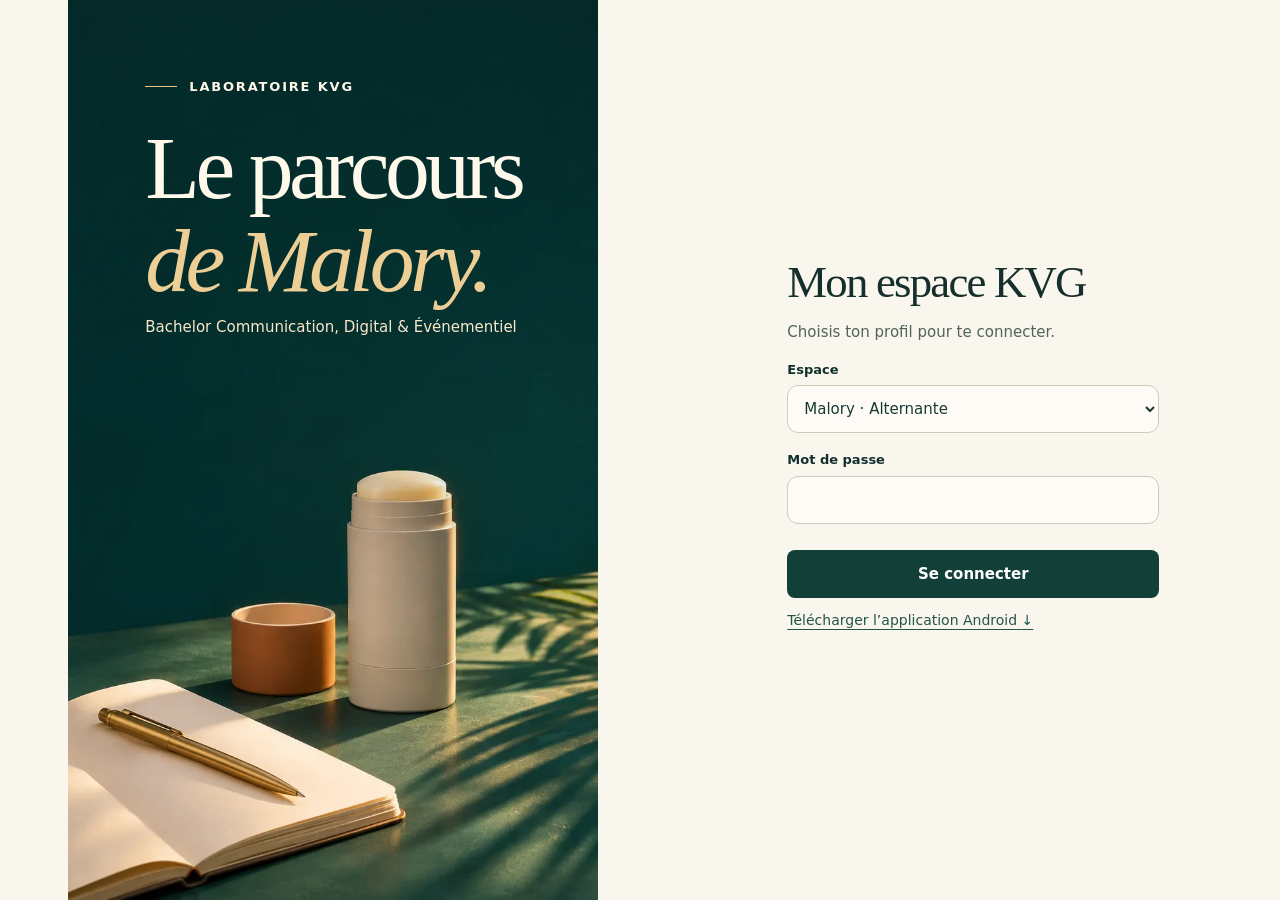
==== web/index.html @ 3106f81f "Ajouter le portail et l’application Android KVG Malory" ====
<!DOCTYPE html>
<html lang="fr">
<head>
<meta charset="UTF-8"><meta name="referrer" content="no-referrer"><meta http-equiv="Content-Security-Policy" content="default-src 'none'; style-src 'self' 'unsafe-inline'; img-src 'self' data:; script-src 'self'; connect-src 'self' https://script.google.com https://script.googleusercontent.com https://*.googleusercontent.com; base-uri 'none'; object-src 'none'; frame-src 'none'; form-action 'none'">
<meta name="viewport" content="width=device-width, initial-scale=1, viewport-fit=cover">
<meta name="theme-color" content="#0d2933">
<title>KVG · Malory · Alternance</title>
<link rel="stylesheet" href="style.css">
</head>
<body>
<div id="loading" class="loading hidden"></div>
<section id="auth" class="login"><div class="cover-pane"><div class="cover-brand">LABORATOIRE KVG</div><h1 class="cover-title">Le parcours<br><em>de Malory.</em></h1><p class="cover-sub">Bachelor Communication, Digital &amp; Événementiel</p></div><div class="login-card">
 <h2>Mon espace KVG</h2><p class="muted">Choisis ton profil pour te connecter.</p>
 <form id="loginForm"><div class="form-field"><label for="role">Espace</label><select id="role" name="role"><option value="MALORY">Malory · Alternante</option><option value="VANESSA">Vanessa · Formation</option><option value="GUILLAUME">Guillaume · Gestion des accès</option></select></div>
 <div class="form-field"><label for="pin">Mot de passe</label><input id="pin" name="pin" type="password" autocomplete="current-password" minlength="6" required></div>
 <button type="submit" class="btn full" style="margin-top:13px">Se connecter</button></form>
 <div class="msg hidden" id="loginMsg" role="status"></div>
 <a class="apk-link" href="KVG-Malory.apk" download>Télécharger l’application Android <span aria-hidden="true">↓</span></a>
 
</div></section>
<section id="accessPanel" class="login hidden" aria-labelledby="accessTitle">
 <div class="login-card access-card">
  <div class="brand"><div class="logo">KVG</div><div><strong>LABORATOIRE KVG</strong><div class="small muted">Administration Guillaume</div></div></div>
  <h1 id="accessTitle">Gestion des accès</h1>
  <p class="muted">Choisis un compte pour définir son mot de passe.</p>
  <form id="accessForm">
   <div class="form-field"><label for="accessTarget">Compte à modifier</label><select id="accessTarget" required><option value="">Choisir un compte</option><option value="MALORY">Malory</option><option value="VANESSA">Vanessa</option><option value="GUILLAUME">Guillaume (mon compte)</option></select></div>
   <div class="form-field hidden" id="currentAccessWrap"><label for="currentAccess">Mon mot de passe actuel</label><input id="currentAccess" type="password" autocomplete="current-password"></div>
   <div class="form-field"><label for="newAccess">Nouveau mot de passe</label><input id="newAccess" type="password" autocomplete="new-password" minlength="8" maxlength="72" required aria-describedby="accessHint"><small class="muted" id="accessHint">8 caractères minimum.</small></div>
   <div class="form-field"><label for="confirmAccess">Confirmer le nouveau mot de passe</label><input id="confirmAccess" type="password" autocomplete="new-password" minlength="8" maxlength="72" required></div>
   <div class="access-tools"><button type="button" class="btn sm secondary" id="generateAccess">Générer un mot de passe</button><button type="button" class="btn sm ghost" id="showAccess" aria-pressed="false">Afficher</button></div>
   <button type="submit" id="saveAccess" class="btn full" disabled>Enregistrer le mot de passe</button>
  </form>
  <p id="accessMsg" class="msg hidden" role="status" aria-live="polite"></p>
  <button hidden data-bio type="button" class="btn sm secondary" id="bioAdmin">Activer l’empreinte</button> <button type="button" id="exitAccess" class="btn sm ghost">Se déconnecter</button>
 </div>
</section>

<div id="app" class="app hidden"><header class="top"><div class="brand"><div class="logo">KVG</div><div><strong>MALORY · KVG</strong><small>Communication · Digital · Événementiel</small></div></div><div class="top-actions"><span class="small top-name" id="profileName"></span><button hidden data-bio class="btn sm" id="bioHeader" type="button">Activer l’empreinte</button><button class="btn sm" id="reload" type="button" title="Actualiser">↻</button><button class="btn sm" id="signout" type="button">Quitter</button></div></header><div class="layout"><nav id="nav" class="side" aria-label="Navigation"></nav><main id="content" class="content" tabindex="-1"></main></div></div>
<div id="modalRoot"></div><div id="toast" class="toast hidden" role="status"></div>
<script src="app.js" defer></script>
</body>
</html>
---- web/style.css ----
:root{--dark:#0d2933;--teal:#008a7a;--teal-light:#e5f7f1;--paper:#f5f8f8;--white:#fff;--ink:#19333d;--muted:#607680;--border:#dfe9eb;--gold:#b87822;--red:#a83e4b;--shadow:0 8px 32px #14343c12}
*{box-sizing:border-box}body{margin:0;font:15px/1.48 system-ui,-apple-system,BlinkMacSystemFont,"Segoe UI",sans-serif;color:var(--ink);background:var(--paper)}h1,h2,h3,p{margin:0}h1{font-size:clamp(25px,3vw,36px);line-height:1.18;letter-spacing:-.8px}h2{font-size:18px}h3{font-size:15px}button,input,select,textarea{font:inherit}button{cursor:pointer}button:disabled,input:disabled{opacity:.6;cursor:not-allowed}.hidden{display:none!important}
button:focus-visible,input:focus-visible,select:focus-visible,textarea:focus-visible{outline:3px solid #4abcb1;outline-offset:2px}
.login{min-height:100vh;background:radial-gradient(circle at 20% 10%,#126a67,transparent 40%),linear-gradient(145deg,#0b2534,#153b43);display:grid;place-items:center;padding:20px}.login-card{width:min(420px,100%);background:white;border-radius:22px;padding:28px;box-shadow:0 20px 70px #0018}.logo{display:grid;place-items:center;width:48px;height:48px;border-radius:13px;background:#16b9a4;color:#092c34;font-weight:900;font-size:18px;letter-spacing:-1px}.brand{display:flex;gap:11px;align-items:center}.brand strong{letter-spacing:.3px}.eyebrow{font-size:11px;letter-spacing:1.3px;text-transform:uppercase;color:var(--teal);font-weight:850}.muted{color:var(--muted)}.small{font-size:12px}.login h1{margin-top:25px}.login p{margin-top:9px}.form-field{display:grid;gap:6px;margin:13px 0}.form-field label{font-size:13px;font-weight:700}.form-field input,.form-field select,.form-field textarea,.date-in{width:100%;min-width:0;border-radius:11px;border:1px solid #cbdcdd;background:#fff;padding:11px 12px;color:var(--ink)}.form-field textarea{min-height:86px;resize:vertical}.form-grid{display:grid;grid-template-columns:1fr 1fr;gap:0 12px}.btn{border:0;background:var(--teal);color:white;border-radius:11px;padding:11px 15px;font-weight:760;display:inline-flex;align-items:center;gap:7px;justify-content:center;min-height:41px}.btn:hover{filter:brightness(.95)}.btn.secondary{background:var(--teal-light);color:#087468}.btn.ghost{background:white;color:var(--ink);border:1px solid #cbdcde}.btn.danger{background:#fff0f1;color:var(--red)}.btn.sm{min-height:35px;padding:7px 11px;font-size:13px}.btn.full{width:100%}.btn+.btn{margin-left:5px}.msg{padding:12px;border-radius:11px;margin-top:13px;font-size:13px;background:#e9f7f3;color:#096857}.msg.error{background:#fff0f1;color:#a22c3a}.app{min-height:100vh}.top{height:76px;background:var(--dark);color:#fff;display:flex;align-items:center;justify-content:space-between;gap:10px;padding:12px max(18px,calc((100vw - 1200px)/2));position:sticky;top:0;z-index:20}.top .brand small{display:block;color:#b8d5d2}.top-actions{display:flex;align-items:center;gap:8px}.top .btn{background:#2a4d58;color:white}.layout{max-width:1220px;margin:auto;padding:24px 18px 60px;display:grid;grid-template-columns:218px minmax(0,1fr);gap:23px}.side{align-self:start;background:white;padding:11px;border:1px solid var(--border);border-radius:18px;position:sticky;top:98px;box-shadow:var(--shadow)}.navbutton{width:100%;border:0;background:transparent;border-radius:11px;padding:13px 12px;margin:2px 0;display:flex;gap:9px;align-items:center;color:#526c78;font-weight:720;text-align:left}.navbutton:hover{background:#f0f6f5}.navbutton.active{background:#dff6ef;color:#006c5f}.content{min-width:0}.page-head{display:flex;justify-content:space-between;align-items:center;gap:14px;margin-bottom:19px;flex-wrap:wrap}.page-head p{margin-top:6px;color:var(--muted)}.toolbar{display:flex;gap:8px;align-items:center;flex-wrap:wrap}.card{background:white;border:1px solid var(--border);border-radius:17px;padding:20px;box-shadow:0 2px 10px #142e3b09;margin-bottom:16px}.card-head{display:flex;align-items:center;justify-content:space-between;gap:12px;margin-bottom:13px;flex-wrap:wrap}.card h2{margin-bottom:7px}.statgrid{display:grid;grid-template-columns:repeat(3,minmax(0,1fr));gap:13px;margin-bottom:16px}.stat{background:white;border:1px solid var(--border);border-radius:14px;padding:17px}.stat b{display:block;font-size:28px;letter-spacing:-.8px;line-height:1.1}.stat span{display:block;color:var(--muted);font-size:12px;margin-top:7px}.stat.primary{background:#0a6962;border-color:#0a6962;color:white}.stat.primary span{color:#e0f9f1}.twocol{display:grid;grid-template-columns:1.12fr .88fr;gap:16px}.hero{background:linear-gradient(125deg,#0a5e5d,#104048);color:white;border-radius:19px;padding:23px;margin-bottom:16px}.hero h1{font-size:27px}.hero .muted{color:#c8eae6}.hero .chip{background:#ffffff2c;color:white}.chips{display:flex;flex-wrap:wrap;gap:7px;margin-top:9px}.chip{display:inline-block;border-radius:999px;background:#eef3f5;color:#596d77;padding:5px 9px;font-size:11px;font-weight:720}.chip.ok{background:#d9f4e6;color:#087449}.chip.warn{background:#fff2d9;color:#876123}.chip.blue{background:#e9effa;color:#355f9d}.chip.red{background:#ffeded;color:#a03d47}.hero .chip.ok{background:#c8f3df;color:#065d40}.presence-box{display:flex;gap:14px;align-items:center;border:2px solid #b5e7d9;border-radius:15px;padding:15px;background:#f0fbf7;margin-top:16px;color:#073f36}.presence-box input{width:27px;height:27px;accent-color:#048b75;flex:none}.presence-box label{font-size:16px;font-weight:770;cursor:pointer}.presence-box small{display:block;font-size:12px;font-weight:450;color:#58736b;margin-top:3px}.presence-box.locked{border-color:#e0e8eb;background:#f4f6f7}.presence-box.locked label{cursor:default}.shift{border:1px solid var(--border);border-radius:13px;background:#fafcfc;padding:13px;display:flex;justify-content:space-between;align-items:center;gap:12px;margin-top:9px}.shift strong{display:block}.shift .sub{font-size:12px;color:var(--muted);margin-top:3px}.day{border-top:1px solid var(--border);padding:15px 0;display:grid;grid-template-columns:145px minmax(0,1fr);gap:10px}.day:first-child{border:0;padding-top:0}.day-label strong{display:block}.day-label span{font-size:12px;color:var(--muted)}.day .shift{margin:0 0 7px}.item{padding:16px 0;border-top:1px solid var(--border)}.item:first-child{border:0;padding-top:0}.item:last-child{padding-bottom:0}.item p{font-size:13px;color:#486572;margin-top:7px;white-space:pre-wrap;overflow-wrap:anywhere}.item strong{overflow-wrap:anywhere}.item-head{display:flex;justify-content:space-between;gap:10px;align-items:flex-start;flex-wrap:wrap}.item-actions{display:flex;flex-wrap:wrap;gap:7px;margin-top:11px}.item-actions .btn+.btn{margin:0}.empty{padding:22px;text-align:center;color:var(--muted);background:#f9fcfb;border:1px dashed #d5e1e3;border-radius:12px}.notice{padding:12px 14px;background:#e7f6f1;color:#126b5e;border-radius:11px;font-size:13px;line-height:1.5}.notice.warning{background:#fff5e7;color:#7b5828}.progress{height:11px;background:#e8eef0;border-radius:50px;overflow:hidden;margin:13px 0 6px}.progress>span{display:block;height:100%;background:var(--teal);border-radius:50px}.goal-title{font-size:17px;font-weight:800}.goal-info{display:flex;justify-content:space-between;gap:8px;align-items:center;flex-wrap:wrap;margin-bottom:9px}.criteria{margin-top:10px;background:#f6faf9;border-radius:11px;padding:12px;font-size:13px;white-space:pre-wrap;overflow-wrap:anywhere}.skill{display:grid;grid-template-columns:1fr auto;gap:8px 13px;align-items:center}.skill small{display:block;color:var(--muted);margin-top:4px}.skill p{font-size:13px;color:#49606b;margin-top:7px}.skill .btn{grid-row:1/span 2;grid-column:2}.tablewrap{overflow:auto}table{border-collapse:collapse;width:100%;min-width:580px}th,td{text-align:left;padding:11px 9px;border-bottom:1px solid var(--border);font-size:13px;vertical-align:top}th{color:#607782;font-size:11px;text-transform:uppercase;letter-spacing:.6px}.modalbg{position:fixed;inset:0;background:#092333ae;z-index:60;display:grid;place-items:center;padding:15px}.modal{background:white;border-radius:18px;width:min(680px,100%);max-height:88vh;overflow:auto;padding:22px;box-shadow:0 25px 80px #0015}.modal h2{font-size:21px}.modal-actions{display:flex;justify-content:flex-end;flex-wrap:wrap;gap:8px;margin-top:19px}.modal-actions .btn+.btn{margin:0}.loading{position:fixed;top:0;left:0;right:0;height:4px;background:#11c7a9;z-index:100;animation:pulse 1s infinite alternate}@keyframes pulse{to{opacity:.3}}.toast{position:fixed;bottom:22px;right:18px;background:#0c4850;color:white;border-radius:12px;padding:13px 17px;z-index:90;box-shadow:0 8px 24px #0025;max-width:350px}.right{text-align:right}.separator{height:1px;background:var(--border);margin:18px 0}.footnote{font-size:12px;color:#6a808a;margin-top:10px}
@media(max-width:880px){.layout{display:block;padding:17px 12px 65px}.side{position:relative;top:0;display:flex;overflow:auto;gap:4px;white-space:nowrap;margin-bottom:19px;padding:6px}.navbutton{width:auto;flex:none;margin:0;padding:10px;font-size:13px}.twocol{grid-template-columns:1fr}.statgrid{grid-template-columns:repeat(2,minmax(0,1fr))}.top{height:66px;padding:10px 13px}.top .brand small{display:none}}
@media(max-width:540px){.page-head{align-items:flex-start}.card{padding:15px}.statgrid{grid-template-columns:1fr 1fr}.stat b{font-size:24px}.hero{padding:18px}.hero h1{font-size:24px}.day{grid-template-columns:1fr;gap:8px}.form-grid{grid-template-columns:1fr}.top-actions .top-name{display:none}.top .logo{width:40px;height:40px}.shift{align-items:flex-start}.skill{grid-template-columns:1fr}.skill .btn{grid-column:1;grid-row:auto;justify-self:start}.side{display:grid;grid-template-columns:repeat(3,minmax(0,1fr));gap:4px;overflow:visible;white-space:normal;padding:6px}.navbutton{display:flex;flex-direction:column;align-items:center;text-align:center;justify-content:center;font-size:11px;line-height:1.15;min-height:56px;padding:6px 3px;gap:3px}.navbutton span{font-size:17px}}

.pc-section{margin:20px 0}.pc-goals,.pc-two{display:grid;grid-template-columns:repeat(2,minmax(0,1fr));gap:15px}.pc-goals>.card{margin:0;overflow-wrap:anywhere}.pc-count{display:inline-grid;place-items:center;min-width:1.6em;border-radius:20px;color:#145c56;background:#e6f5ef;font-size:13px}.pc-repere,.pc-next{padding:13px 15px;border-left:3px solid #329282;background:#f0f7f4;margin-top:12px;border-radius:0 9px 9px 0}.pc-repere progress{width:100%;height:7px;accent-color:#168674;display:block;margin:7px 0}.pc-next strong,.pc-next small,.pc-number span,.pc-date{display:block}.pc-spot{border-top:3px solid #389582}.pc-facts{display:flex;flex-wrap:wrap;gap:4px 18px;margin:7px 0;font-size:13px}.pc-facts b{color:#115d57}.pc-numbers{display:grid;grid-template-columns:repeat(4,minmax(0,1fr));gap:8px;margin:16px 0}.pc-number{background:#edf6f2;border-radius:10px;padding:12px}.pc-number strong{font-size:22px;font-variant-numeric:tabular-nums}.pc-number span,.pc-month,.pc-date+small{font-size:12px;color:#48635f}.pc-month input{display:block;max-width:100%;border:1px solid var(--border);border-radius:8px;padding:6px;color:var(--ink);background:#fff}.pc-bar{display:grid;grid-template-columns:minmax(90px,1fr) 1fr 3ch;gap:8px;align-items:center;font-size:12px;margin:6px 0}.pc-bar>i{height:7px;background:#e7f0ed;border-radius:5px;overflow:hidden}.pc-bar>i>i{display:block;height:100%;background:#338d80}.pc-bar b{text-align:right}.pc-line{display:flex;align-items:baseline;justify-content:space-between;flex-wrap:wrap;gap:8px;border-bottom:1px solid var(--border);padding:7px 0;font-size:13px}.pc-date{font-size:18px}.card details{margin-top:14px}.card summary{cursor:pointer;color:#086659}.pc-plan{border:1px solid #bfdbd3;border-radius:12px;padding:12px 14px;margin:14px 0}.pc-plan legend{padding:0 6px;font-weight:700;color:#13675c}.pc-plan label{display:block;font-size:13px;font-weight:600;margin:5px 0}.pc-plan input,.pc-plan select{display:block;width:100%;min-width:0;padding:9px;border:1px solid var(--border);border-radius:8px;background:white;color:var(--ink)}.pc-plan [hidden]{display:none}#planError{color:var(--red);margin-top:8px}.pc-two>*{min-width:0}@media(max-width:700px){.pc-goals,.pc-two{grid-template-columns:1fr}.pc-numbers{grid-template-columns:1fr 1fr}.pc-spot .card-head{flex-wrap:wrap}.pc-month{max-width:100%}.pc-plan .form-grid{grid-template-columns:1fr}}
.access-card{width:min(480px,100%)}.access-tools{display:flex;flex-wrap:wrap;gap:8px;margin:12px 0}.access-card #exitAccess{margin-top:14px}.access-card .msg{overflow-wrap:anywhere}.access-card form{margin-top:16px}
#auth.login{display:grid;grid-template-columns:minmax(290px,1fr) minmax(330px,.92fr);background:#f9f6ed;padding:0;min-height:100svh;color:#132f2d}
#auth.hidden{display:none}.cover-pane{position:relative;background:#0a3935 url("couverture.webp") center 65%/cover no-repeat;min-height:100svh;color:#fff8e9;padding:clamp(30px,6vw,100px);display:flex;flex-direction:column;align-items:flex-start;justify-content:flex-start}
.cover-pane:before{content:"";position:absolute;inset:0;background:linear-gradient(180deg,#06252266,transparent 68%);pointer-events:none}.cover-pane>*{position:relative}
.cover-brand{font-size:13px;letter-spacing:.14em;font-weight:750;display:flex;align-items:center;gap:12px}.cover-brand:before{content:"";width:32px;height:1px;background:#efc901;background:#e6c484}
.cover-title{font-family:Georgia,serif;font-weight:400;letter-spacing:-.05em;line-height:1.04;font-size:clamp(55px,7vw,106px);margin:clamp(52px,8vh,110px) 0 0;color:#fff9ec}.cover-title em{color:#edce95;font-weight:400}.cover-sub{font-size:15px;margin-top:18px;color:#f7e8ca}
#auth .login-card{justify-self:center;width:min(420px,100%);background:transparent;box-shadow:none;border:0;padding:clamp(22px,4vw,50px) 24px}
#auth .login-card h2{font-family:Georgia,serif;font-size:clamp(32px,3.5vw,48px);font-weight:400;line-height:1.1;letter-spacing:-.04em;margin:0 0 14px;color:#152f2c}
#auth .form-field{margin-top:17px}#auth .login-card select,#auth .login-card input{background:#fffcf7;border:1px solid #cfcbbb;color:#183a35;min-height:48px}
#auth .btn.full{border:0;border-radius:8px;background:#123f37;color:white;min-height:48px}
#auth .login-card .muted{color:#51645c}
#bioHeader[hidden],#bioAdmin[hidden]{display:none}
@media(max-width:740px){#auth.login{grid-template-columns:1fr;align-content:start}.cover-pane{min-height:250px;padding:24px 25px;background-position:50% 68%}.cover-title{margin:33px 0 0;font-size:54px}.cover-sub{margin:8px 0 0;font-size:13px}.cover-brand{font-size:11px}#auth .login-card{padding:24px 25px 38px;width:min(510px,100%)}#auth .login-card h2{font-size:31px}.top-actions{gap:5px;flex-wrap:wrap;}#bioHeader{font-size:11px;padding:6px}.cover-pane:before{background:linear-gradient(90deg,#082b26df,#082b2600)}}
@media(prefers-reduced-motion:reduce){*{scroll-behavior:auto!important;animation-duration:.01ms!important}}

.apk-link{display:inline-block;padding:12px 0;color:#225448;text-decoration:underline;text-underline-offset:4px;font-size:14px}.app-native .apk-link{display:none}
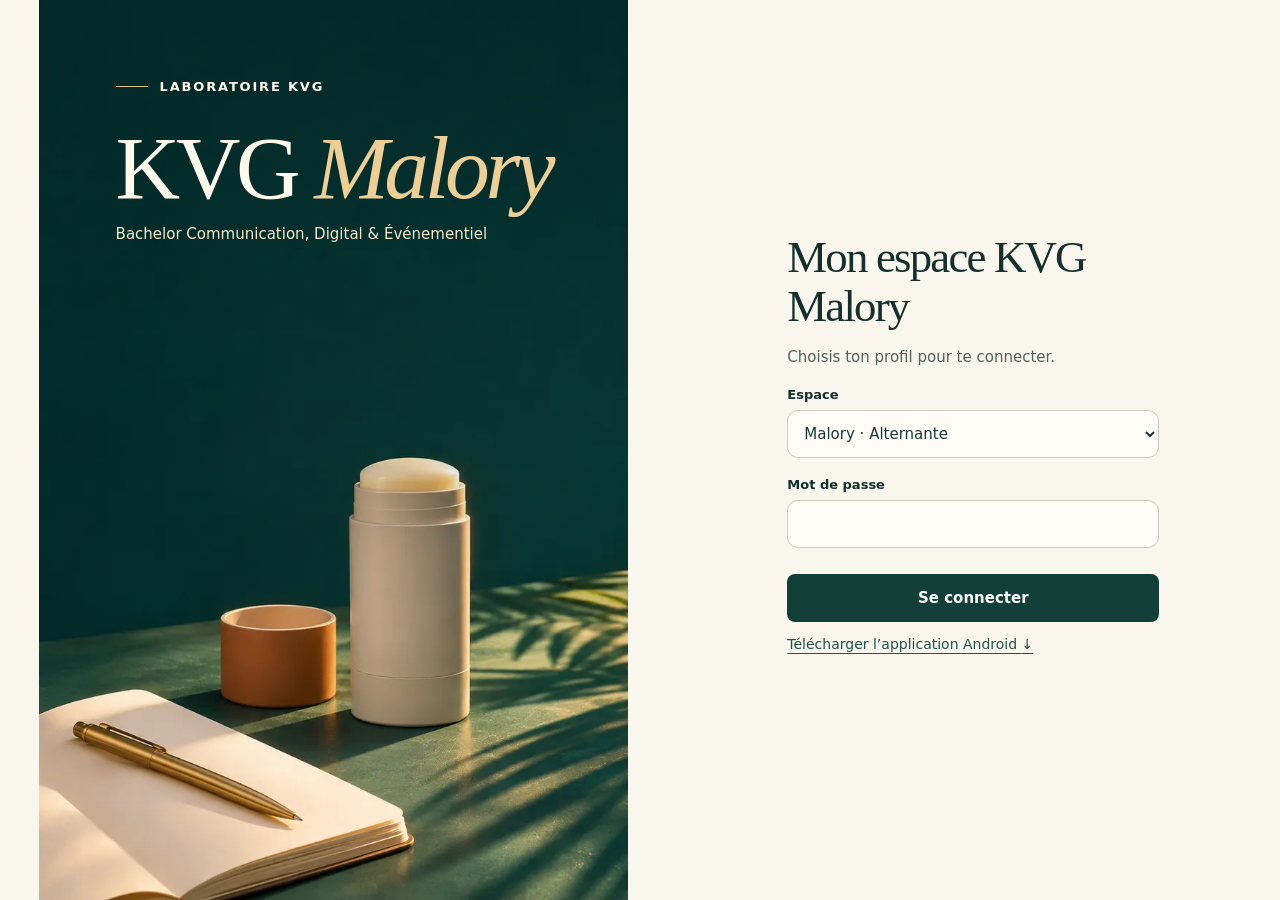
==== commit 199ea271: "Nommer le portail KVG Malory et publier son adresse MaloryKVGStat" ====
--- a/web/index.html
+++ b/web/index.html
@@ -4,14 +4,15 @@
 <meta charset="UTF-8"><meta name="referrer" content="no-referrer"><meta http-equiv="Content-Security-Policy" content="default-src 'none'; style-src 'self' 'unsafe-inline'; img-src 'self' data:; script-src 'self'; connect-src 'self' https://script.google.com https://script.googleusercontent.com https://*.googleusercontent.com; base-uri 'none'; object-src 'none'; frame-src 'none'; form-action 'none'">
 <meta name="viewport" content="width=device-width, initial-scale=1, viewport-fit=cover">
 <meta name="theme-color" content="#0d2933">
-<title>KVG · Malory · Alternance</title>
-<link rel="stylesheet" href="style.css">
+<title>KVG Malory</title>
+<meta name="application-name" content="KVG Malory">
+<link rel="stylesheet" href="style.css?v=4">
 </head>
 <body>
 <div id="loading" class="loading hidden"></div>
-<section id="auth" class="login"><div class="cover-pane"><div class="cover-brand">LABORATOIRE KVG</div><h1 class="cover-title">Le parcours<br><em>de Malory.</em></h1><p class="cover-sub">Bachelor Communication, Digital &amp; Événementiel</p></div><div class="login-card">
- <h2>Mon espace KVG</h2><p class="muted">Choisis ton profil pour te connecter.</p>
- <form id="loginForm"><div class="form-field"><label for="role">Espace</label><select id="role" name="role"><option value="MALORY">Malory · Alternante</option><option value="VANESSA">Vanessa · Formation</option><option value="GUILLAUME">Guillaume · Gestion des accès</option></select></div>
+<section id="auth" class="login"><div class="cover-pane"><div class="cover-brand">LABORATOIRE KVG</div><h1 class="cover-title">KVG <em>Malory</em></h1><p class="cover-sub">Bachelor Communication, Digital &amp; Événementiel</p></div><div class="login-card">
+ <h2>Mon espace KVG Malory</h2><p class="muted">Choisis ton profil pour te connecter.</p>
+ <form id="loginForm"><div class="form-field"><label for="role">Espace</label><select id="role" name="role"><option value="MALORY">Malory · Alternante</option><option value="VANESSA">Vanessa · Formation</option><option value="GUILLAUME">Administration · Évaluation et accès</option></select></div>
  <div class="form-field"><label for="pin">Mot de passe</label><input id="pin" name="pin" type="password" autocomplete="current-password" minlength="6" required></div>
  <button type="submit" class="btn full" style="margin-top:13px">Se connecter</button></form>
  <div class="msg hidden" id="loginMsg" role="status"></div>
@@ -20,11 +21,11 @@
 </div></section>
 <section id="accessPanel" class="login hidden" aria-labelledby="accessTitle">
  <div class="login-card access-card">
-  <div class="brand"><div class="logo">KVG</div><div><strong>LABORATOIRE KVG</strong><div class="small muted">Administration Guillaume</div></div></div>
-  <h1 id="accessTitle">Gestion des accès</h1>
+  <div class="brand"><div class="logo">KVG</div><div><strong>LABORATOIRE KVG</strong><div class="small muted">Administration</div></div></div>
+  <h1 id="accessTitle">Administration</h1><section class="dk-gael"><h2>Compétences de Malory</h2><button type="button" class="btn secondary" id="notesGael">Évaluer sur 100</button></section><section class="dk-gael"><h2>Compte vendeuse</h2><button type="button" class="btn secondary" id="lierVendeuse">Relier le compte KVG Vendeuse</button></section><h2>Gestion des accès</h2>
   <p class="muted">Choisis un compte pour définir son mot de passe.</p>
   <form id="accessForm">
-   <div class="form-field"><label for="accessTarget">Compte à modifier</label><select id="accessTarget" required><option value="">Choisir un compte</option><option value="MALORY">Malory</option><option value="VANESSA">Vanessa</option><option value="GUILLAUME">Guillaume (mon compte)</option></select></div>
+   <div class="form-field"><label for="accessTarget">Compte à modifier</label><select id="accessTarget" required><option value="">Choisir un compte</option><option value="MALORY">Malory</option><option value="VANESSA">Vanessa</option><option value="GUILLAUME">Administration (mon compte)</option></select></div>
    <div class="form-field hidden" id="currentAccessWrap"><label for="currentAccess">Mon mot de passe actuel</label><input id="currentAccess" type="password" autocomplete="current-password"></div>
    <div class="form-field"><label for="newAccess">Nouveau mot de passe</label><input id="newAccess" type="password" autocomplete="new-password" minlength="8" maxlength="72" required aria-describedby="accessHint"><small class="muted" id="accessHint">8 caractères minimum.</small></div>
    <div class="form-field"><label for="confirmAccess">Confirmer le nouveau mot de passe</label><input id="confirmAccess" type="password" autocomplete="new-password" minlength="8" maxlength="72" required></div>
@@ -36,8 +37,8 @@
  </div>
 </section>
 
-<div id="app" class="app hidden"><header class="top"><div class="brand"><div class="logo">KVG</div><div><strong>MALORY · KVG</strong><small>Communication · Digital · Événementiel</small></div></div><div class="top-actions"><span class="small top-name" id="profileName"></span><button hidden data-bio class="btn sm" id="bioHeader" type="button">Activer l’empreinte</button><button class="btn sm" id="reload" type="button" title="Actualiser">↻</button><button class="btn sm" id="signout" type="button">Quitter</button></div></header><div class="layout"><nav id="nav" class="side" aria-label="Navigation"></nav><main id="content" class="content" tabindex="-1"></main></div></div>
+<div id="app" class="app hidden"><header class="top"><div class="brand"><div class="logo">KVG</div><div><strong>KVG MALORY</strong><small>Communication · Digital · Événementiel</small></div></div><div class="top-actions"><span class="small top-name" id="profileName"></span><button hidden data-bio class="btn sm" id="bioHeader" type="button">Activer l’empreinte</button><button class="btn sm" id="reload" type="button" title="Actualiser">↻</button><button class="btn sm" id="signout" type="button">Quitter</button></div></header><div class="layout"><nav id="nav" class="side" aria-label="Navigation"></nav><main id="content" class="content" tabindex="-1"></main></div></div>
 <div id="modalRoot"></div><div id="toast" class="toast hidden" role="status"></div>
-<script src="app.js" defer></script>
+<script src="app.js?v=4" defer></script>
 </body>
 </html>
--- a/web/style.css
+++ b/web/style.css
@@ -23,3 +23,12 @@
 @media(prefers-reduced-motion:reduce){*{scroll-behavior:auto!important;animation-duration:.01ms!important}}
 
 .apk-link{display:inline-block;padding:12px 0;color:#225448;text-decoration:underline;text-underline-offset:4px;font-size:14px}.app-native .apk-link{display:none}
+
+.q-grid,.q-stats{display:grid;gap:10px;margin-top:14px;grid-template-columns:repeat(4,minmax(0,1fr))}.q-stats{grid-template-columns:repeat(auto-fit,minmax(110px,1fr))}.q-tab{cursor:pointer;text-align:left;border:1px solid #c5d9d5;border-radius:12px;background:#fff;color:#163f40;padding:13px;display:grid;gap:4px;font:inherit}.q-tab[aria-pressed=true]{background:#075c55;color:white;border-color:#075c55}.q-tab span,.q-tab small{font-size:.84rem}.q-tab:focus-visible,.q-details summary:focus-visible{outline:3px solid #d19a41;outline-offset:2px}.day-label .q-hours{display:inline-block;width:fit-content;border-radius:8px;background:#e1f3ed;padding:3px 9px;color:#075c55;font-size:14px}.q-note{white-space:pre-wrap;overflow-wrap:anywhere;margin:10px 0}.q-details summary,.q-routine summary{cursor:pointer;font-weight:700}.q-routine{padding:12px 0;border-top:1px solid #d4e4df}.q-routine small{color:var(--muted);font-weight:400}.q-routine input{width:auto;height:auto}.card-head select#taskFilter{width:auto;max-width:100%}.pc-plan label{display:grid;gap:4px}.pc-plan select{max-width:100%}@media(max-width:680px){.q-grid,.q-stats{grid-template-columns:repeat(2,minmax(0,1fr))}.q-tab{padding:10px}.q-tab small{font-size:.75rem}.card-head{flex-wrap:wrap}}
+
+.dk-hero{background:linear-gradient(105deg,#103e38 10%,#145048 65%,#286655);color:#fcf4de;border-radius:22px;overflow:hidden;position:relative;margin-bottom:16px}.dk-hero-copy{position:relative;padding:clamp(24px,5vw,50px);max-width:650px}.dk-kicker{font-size:11px;letter-spacing:.13em;font-weight:800;color:#387168;margin:0 0 9px}.dk-hero .dk-kicker{color:#c4e7cc}.dk-hero h1{font:normal clamp(34px,5.2vw,60px)/1.03 Georgia,serif;letter-spacing:-.045em;color:#fff6da;margin:8px 0 12px}.dk-hero p{color:#eef5ea;font-size:16px;max-width:360px}.dk-track{margin-top:22px;display:grid;gap:5px;max-width:230px;font-size:12px}.dk-track progress,.dk-record progress{width:100%;height:9px;accent-color:#e1b966}.dk-home-grid,.dk-cycles{display:grid;grid-template-columns:repeat(2,minmax(0,1fr));gap:14px}.dk-next h2,.dk-record h2,.dk-detail>h2{font:normal clamp(25px,3vw,34px)/1.1 Georgia,serif;color:#24453c;letter-spacing:-.025em}.dk-next p,.dk-record p{margin-top:8px}.card.dk-record{background:#fbf5df;border-color:#e5d7a7}.dk-record small,.dk-line small,.dk-stat small{display:block;color:#546962;font-size:12px;margin-top:4px}.dk-record progress{accent-color:#9a691c;max-width:260px}.dk-stats{display:grid;grid-template-columns:repeat(auto-fit,minmax(110px,1fr));gap:12px;margin:14px 0}.dk-stat{background:#f2f7f4;border-radius:11px;padding:12px}.dk-stat strong{display:block;color:#07584c;font-size:25px;line-height:1.1}.dk-stat span{display:block;font-weight:650;font-size:13px;margin-top:5px}.dk-amount{color:#085f51;font-size:20px}.dk-line,.dk-cycle-head{display:flex;align-items:center;justify-content:space-between;gap:10px}.dk-line{padding:10px 0;border-bottom:1px solid #e0e9e3}.dk-line b{white-space:nowrap}.dk-info{margin-top:12px}.dk-info summary{color:#216658;font-weight:700;cursor:pointer}.dk-tabs{display:flex;flex-wrap:wrap;gap:6px;margin:8px 0 16px}.dk-tabs button,.dk-step{background:#fff;color:#24483f;border:1px solid #cbdcd0;border-radius:10px;padding:9px 12px;font:inherit;cursor:pointer}.dk-tabs button[aria-pressed=true]{background:#155a4d;color:white;border-color:#155a4d}.dk-detail{border-left:5px solid #b78e49}.dk-detail h3,.dk-charts h3{margin:18px 0 6px}.dk-detail li{margin:6px 0}.dk-detail ol{padding-left:22px}.dk-gain{margin:12px 0;padding:12px;border-radius:9px;background:#f7f3e5;color:#604b20}.dk-cycle{border:1px solid #d2e2db;background:#fff;border-radius:16px;padding:15px;min-width:0}.dk-cycle-head{margin:0 0 10px}.dk-cycle-head h3{font-size:16px;color:#174e43}.dk-cycle-head>span{font-size:11px;color:#58695c}.dk-step{display:flex;align-items:center;width:100%;gap:10px;margin:6px 0;text-align:left}.dk-step.selected{background:#e9f4ef;border-color:#458775}.dk-step i{font-style:normal;background:#edf3e8;border-radius:50%;width:30px;height:30px;display:grid;place-items:center;flex:none}.dk-step span{flex:1}.dk-step small,.dk-step b{display:block}.dk-step small,.dk-step em{font-size:11px;font-style:normal}.dk-legend{display:flex;gap:14px;flex-wrap:wrap}.dk-legend span{display:flex;align-items:center;gap:5px;font-size:13px}.dk-legend i{width:9px;height:9px;border-radius:100%}.dk-charts svg{display:block;width:100%;max-height:220px}.dk-charts text{font:11px sans-serif;fill:#40584e}.dk-gael{margin:12px 0 20px;padding:14px;border-radius:12px;background:#eaf3ef}.dk-gael h2{font-size:19px}.dk-gael .btn{margin-top:7px}.dk-hero .dk-track span{color:#eef9df}@media(max-width:680px){.dk-home-grid,.dk-cycles{grid-template-columns:1fr}.dk-home-grid{gap:0}.dk-hero-copy{padding:23px}.dk-stats{grid-template-columns:repeat(2,minmax(0,1fr))}.dk-stat strong{font-size:21px}.dk-cycle-head{align-items:flex-start}.dk-step em{max-width:72px}.dk-charts text{font-size:13px}}
+
+.dk-hero{background:linear-gradient(90deg,#073e34 0%,#0a453bf2 48%,#103c3055 88%),url("couverture.webp") 87% 58%/cover no-repeat}
+
+.vh-hero{min-height:0;padding:clamp(1.6rem,5vw,4rem);margin-bottom:1rem}.vh-hero .dk-hero-copy{max-width:47rem}.vh-hero h1{font-size:clamp(2.4rem,5.8vw,4.6rem);line-height:1.03}.vh-hero-foot,.vh-bilan{display:flex;align-items:center;flex-wrap:wrap;gap:.7rem 1.2rem}.vh-hero-foot{margin-top:1.3rem}.vh-prize{color:#fff3cf}.vh-prize b{display:block;font-size:1.7rem;line-height:1.15}.vh-chip,.vh-stepgain{color:#714a12;background:#fbf1d8;padding:.3rem .65rem;border-radius:1rem;font-size:.9rem;white-space:nowrap}.vh-primes{display:grid;grid-template-columns:repeat(3,minmax(0,1fr));gap:.75rem}.vh-primes button{display:grid;gap:.35rem;align-content:start;text-align:left;border:1px solid #c8dcd4;border-radius:.8rem;background:#f4f9f6;color:#143e36;padding:1rem;cursor:pointer;font:inherit}.vh-primes button:hover,.vh-primes button:focus-visible{background:#e6f3ed;border-color:#167668}.vh-primes strong{font-size:1.5rem;color:#805614}.vh-primes small,.vh-primes span,.vh-meta{color:#47685d;font-size:.82rem}.vh-meta{font-weight:700;letter-spacing:.06em}.vh-two{display:grid;grid-template-columns:1fr 1fr;gap:.6rem}.vh-level progress{width:100%;accent-color:#9d722a;margin:.8rem 0 .4rem}.vh-level small{display:block;color:#526963}.vh-bilan{margin-top:1rem}.vh-bilan span{display:flex;gap:.4rem;align-items:baseline;flex-wrap:wrap}.vh-notice{padding:.7rem 1rem;background:#edf6f2;border-left:3px solid #679c8a}.vh-ledger{margin-top:1rem}.vh-ledger caption{text-align:left;font-weight:700;padding:.6rem 0}.vh-ledger th{white-space:normal}.vh-ledger th,.vh-ledger td{padding:.6rem .4rem}.vh-ledger td:nth-child(5),.vh-ledger td:last-child{color:#086252;font-weight:700}.vh-weektotal{display:flex;align-items:center;justify-content:space-between;gap:1rem;padding-bottom:.85rem}.vh-weektotal small,.vh-day small{display:block}.vh-weektotal strong{font-size:2rem;color:#06645c}.vh-day{border-top:1px solid #dbe8e3}.vh-day summary,.vh-fixed{display:grid;grid-template-columns:minmax(7rem,1fr) minmax(5rem,2fr) minmax(4rem,auto) 1rem;align-items:center;gap:.65rem;padding:.7rem .2rem}.vh-day summary{list-style:none;cursor:pointer}.vh-day summary::-webkit-details-marker{display:none}.vh-day summary:after{content:'+';font-size:1.2rem;color:#146b5e}.vh-day[open]>summary:after{content:'−'}.vh-day small{font-weight:500;font-size:.75rem;color:#146b5e}.vh-day b{justify-self:end}.vh-slots{padding:0 .4rem .7rem}.vh-stepgain{display:inline-block;font-style:normal;margin:.25rem 0}.vh-week .small{margin:.6rem 0 0}.vh-bilan b{color:#174a40}.dk-step span>small,.dk-step span>b{display:block}
+@media(max-width:720px){.vh-primes{grid-template-columns:1fr}.vh-primes button{grid-template-columns:1fr auto;align-items:center}.vh-primes small,.vh-primes span{grid-column:1/-1}.vh-primes strong{font-size:1.1rem}.vh-day summary,.vh-fixed{grid-template-columns:minmax(4.2rem,1fr) minmax(4rem,1.2fr) auto .6rem;gap:.35rem;font-size:.88rem}.vh-weektotal p{max-width:12rem}.vh-ledger table,.vh-ledger tbody{display:block}.vh-ledger table{min-width:0;width:100%}.vh-ledger thead{position:absolute;clip-path:inset(100%);width:1px;height:1px;overflow:hidden}.vh-ledger tr{display:grid;grid-template-columns:repeat(3,minmax(0,1fr));gap:.45rem;background:#f1f7f4;border-radius:.8rem;margin:.5rem 0;padding:.75rem}.vh-ledger tbody td{padding:0;border:0;overflow-wrap:anywhere;font-size:.93rem;min-width:0}.vh-ledger td:before{content:attr(data-label);display:block;font-size:.7rem;color:#4d6962}.vh-ledger caption{display:block}.vh-prize b{font-size:1.45rem}}
